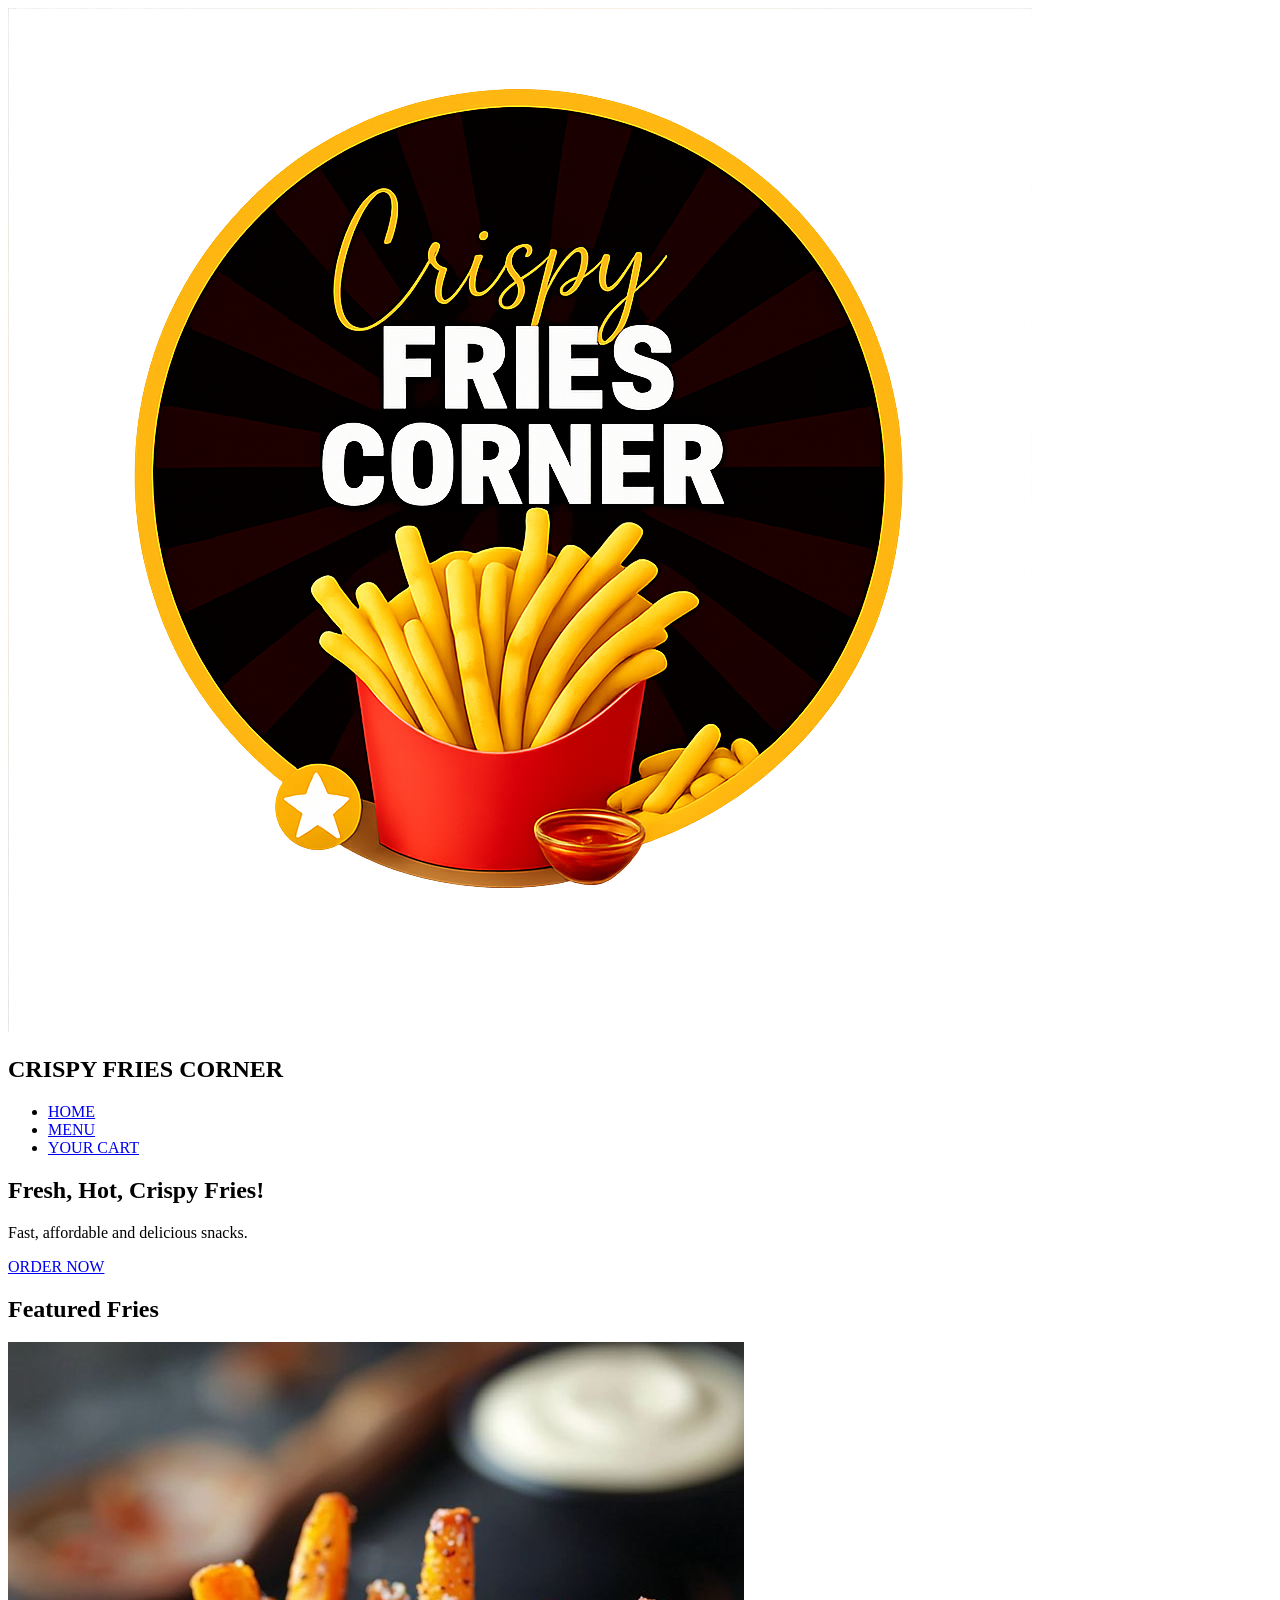
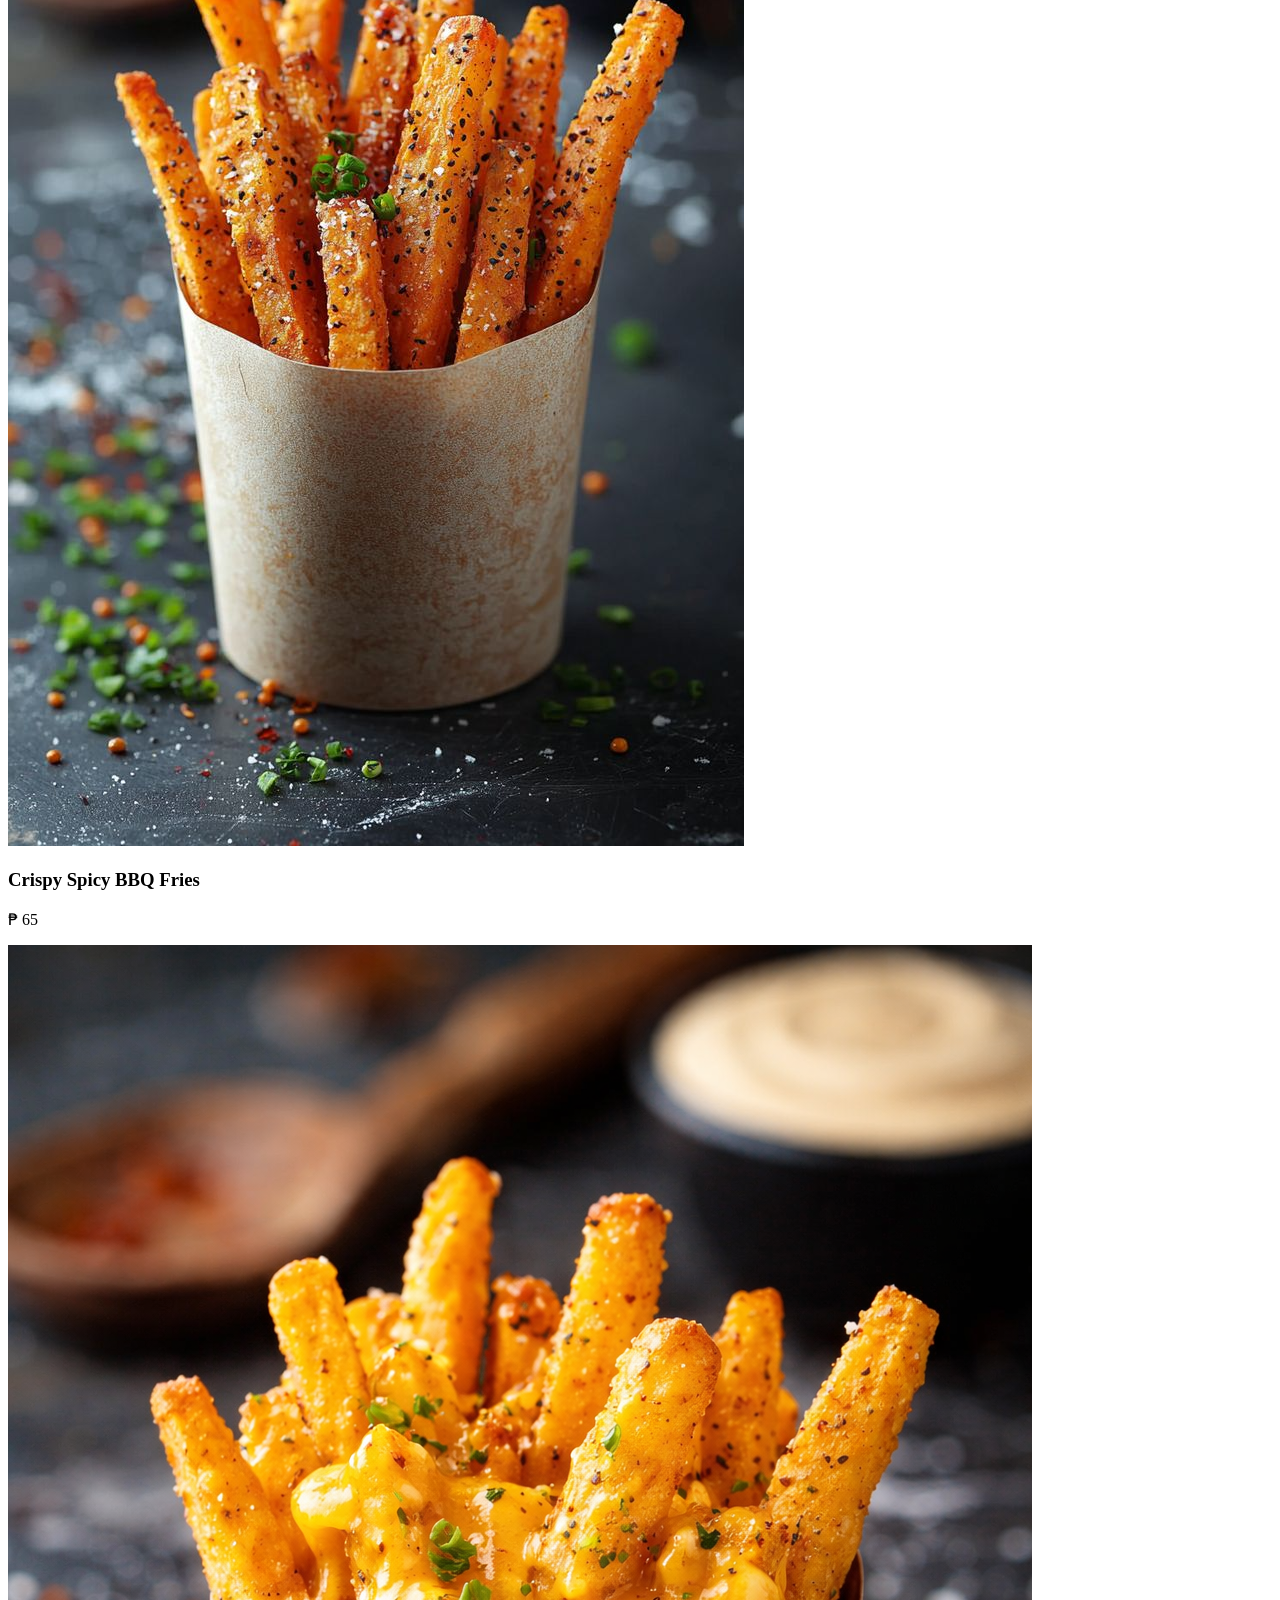
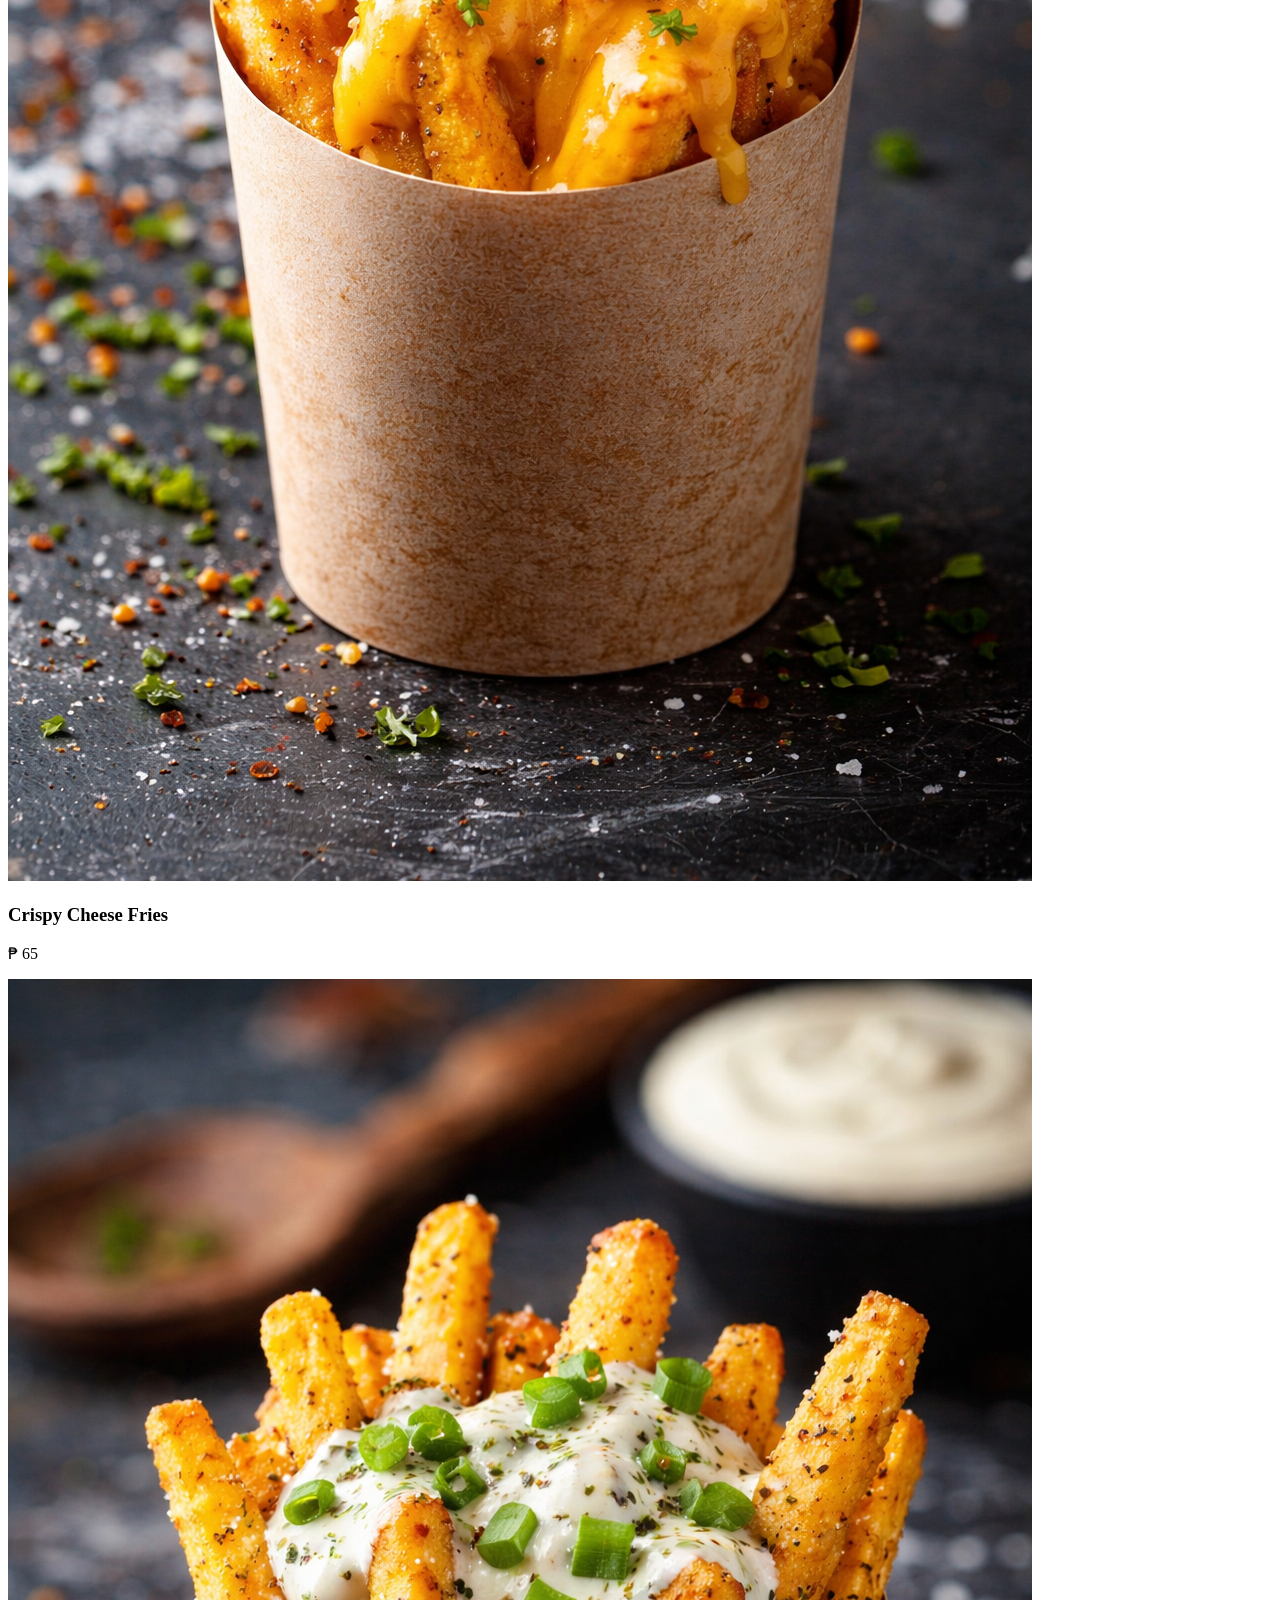
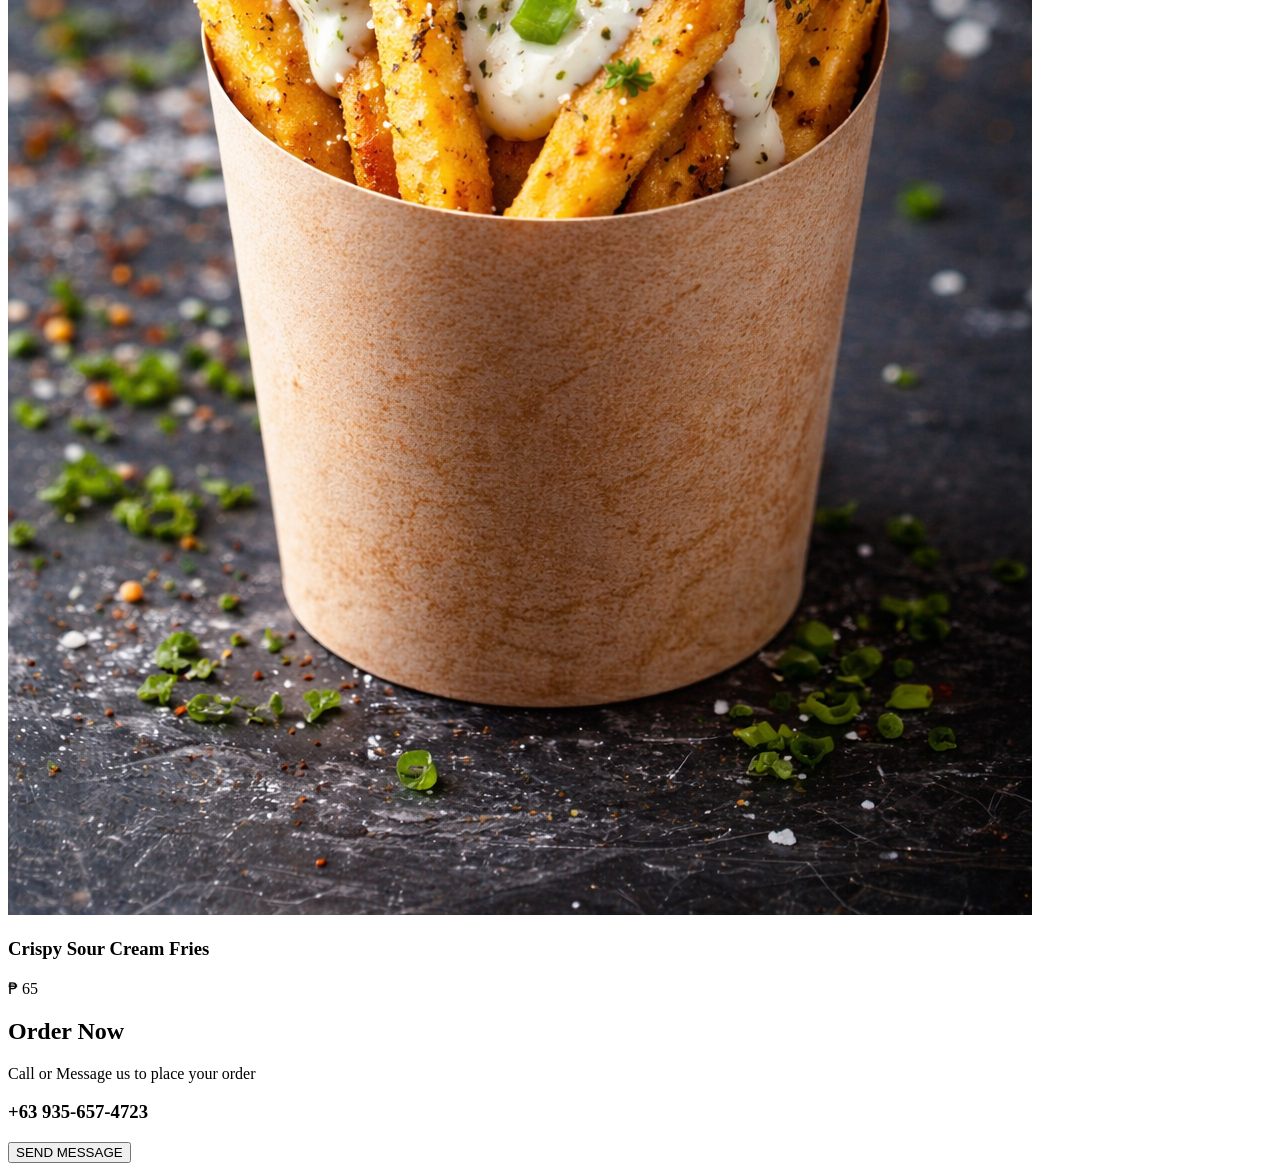
==== index.html @ 9aa09d49 "Add files via upload" ====
<!DOCTYPE html>
<html lang="en">
<head>
    <meta charset="UTF-8">
    <meta name="viewport" content="width=device-width, initial-scale=1.0">
    <title>Crispy Fries Corner</title>

    <link rel="stylesheet" href="css/style.css">

    <link rel="preconnect" href="https://fonts.googleapis.com">
    <link rel="preconnect" href="https://fonts.gstatic.com" crossorigin>
    <link href="https://fonts.googleapis.com/css2?family=Poppins:wght@300;400;500;600;700;800&display=swap" rel="stylesheet">
</head>
<body>

    <nav class="navbar">

        <div class="logo-section">
            <img src="images/logo.png" alt="Logo" class="logo">
            <h1>CRISPY FRIES CORNER</h1>
        </div>

        <ul class="nav-links">
            <li><a href="index.html" class="active">HOME</a></li>
            <li><a href="menu.html">MENU</a></li>
            <li><a href="cart.html">YOUR CART</a></li>
        </ul>

    </nav>


    <section class="hero-section">

        <div class="hero-left">

            <h2>Fresh, Hot, Crispy Fries!</h2>

            <p>
                Fast, affordable and delicious snacks.
            </p>

            <a href="#" class="order-btn"
onclick="goToPage('menu.html')">
                ORDER NOW
            </a>

        </div>

    </section>


    <section class="featured-section">

        <h2>Featured Fries</h2>

        <div class="featured-container">

            <div class="featured-card">
                <img src="images/bbq.png" alt="BBQ Fries">
                <h3>Crispy Spicy BBQ Fries</h3>
                <p>₱ 65</p>
            </div>

            <div class="featured-card">
                <img src="images/cheese.png" alt="Cheese Fries">
                <h3>Crispy Cheese Fries</h3>
                <p>₱ 65</p>
            </div>

            <div class="featured-card">
                <img src="images/sourcream.png" alt="Sour Cream Fries">
                <h3>Crispy Sour Cream Fries</h3>
                <p>₱ 65</p>
            </div>

        </div>

    </section>


    <section class="order-section">

        <h2>Order Now</h2>

        <p>
            Call or Message us to place your order
        </p>

        <h3>+63 935-657-4723</h3>

        <button class="message-btn">
            SEND MESSAGE
        </button>

    </section>
    
    <script src="js/script.js"></script>
</body>
</html>
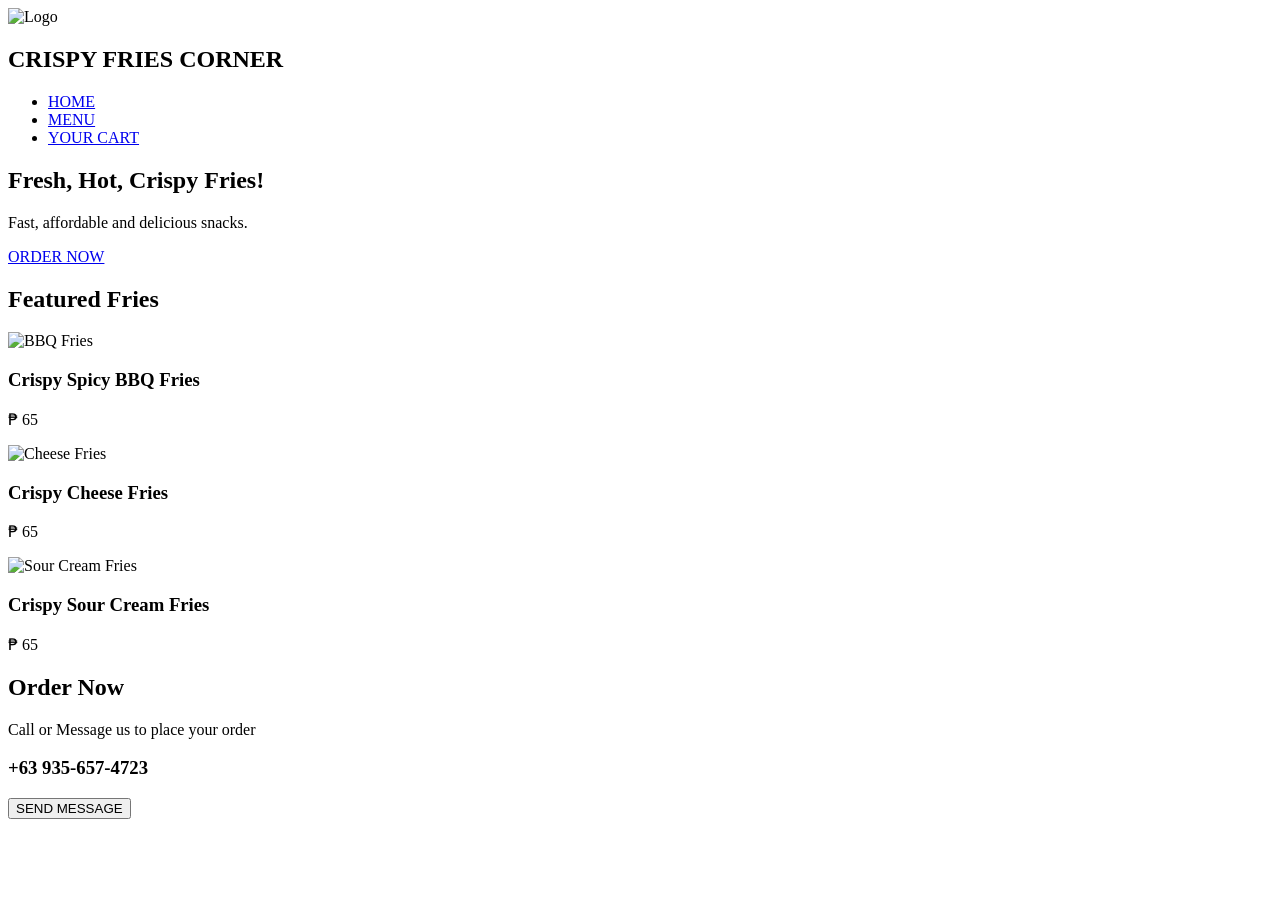
==== commit 45b9f253: "Fix image paths and clean up HTML structure" ====
--- a/index.html
+++ b/index.html
@@ -16,7 +16,7 @@
     <nav class="navbar">
 
         <div class="logo-section">
-            <img src="images/logo.png" alt="Logo" class="logo">
+            <img src="logo.png" alt="Logo" class="logo">
             <h1>CRISPY FRIES CORNER</h1>
         </div>
 
@@ -56,19 +56,19 @@
         <div class="featured-container">
 
             <div class="featured-card">
-                <img src="images/bbq.png" alt="BBQ Fries">
+                <img src="bbq.png" alt="BBQ Fries">
                 <h3>Crispy Spicy BBQ Fries</h3>
                 <p>₱ 65</p>
             </div>
 
             <div class="featured-card">
-                <img src="images/cheese.png" alt="Cheese Fries">
+                <img src="cheese.png" alt="Cheese Fries">
                 <h3>Crispy Cheese Fries</h3>
                 <p>₱ 65</p>
             </div>
 
             <div class="featured-card">
-                <img src="images/sourcream.png" alt="Sour Cream Fries">
+                <img src="sourcream.png" alt="Sour Cream Fries">
                 <h3>Crispy Sour Cream Fries</h3>
                 <p>₱ 65</p>
             </div>
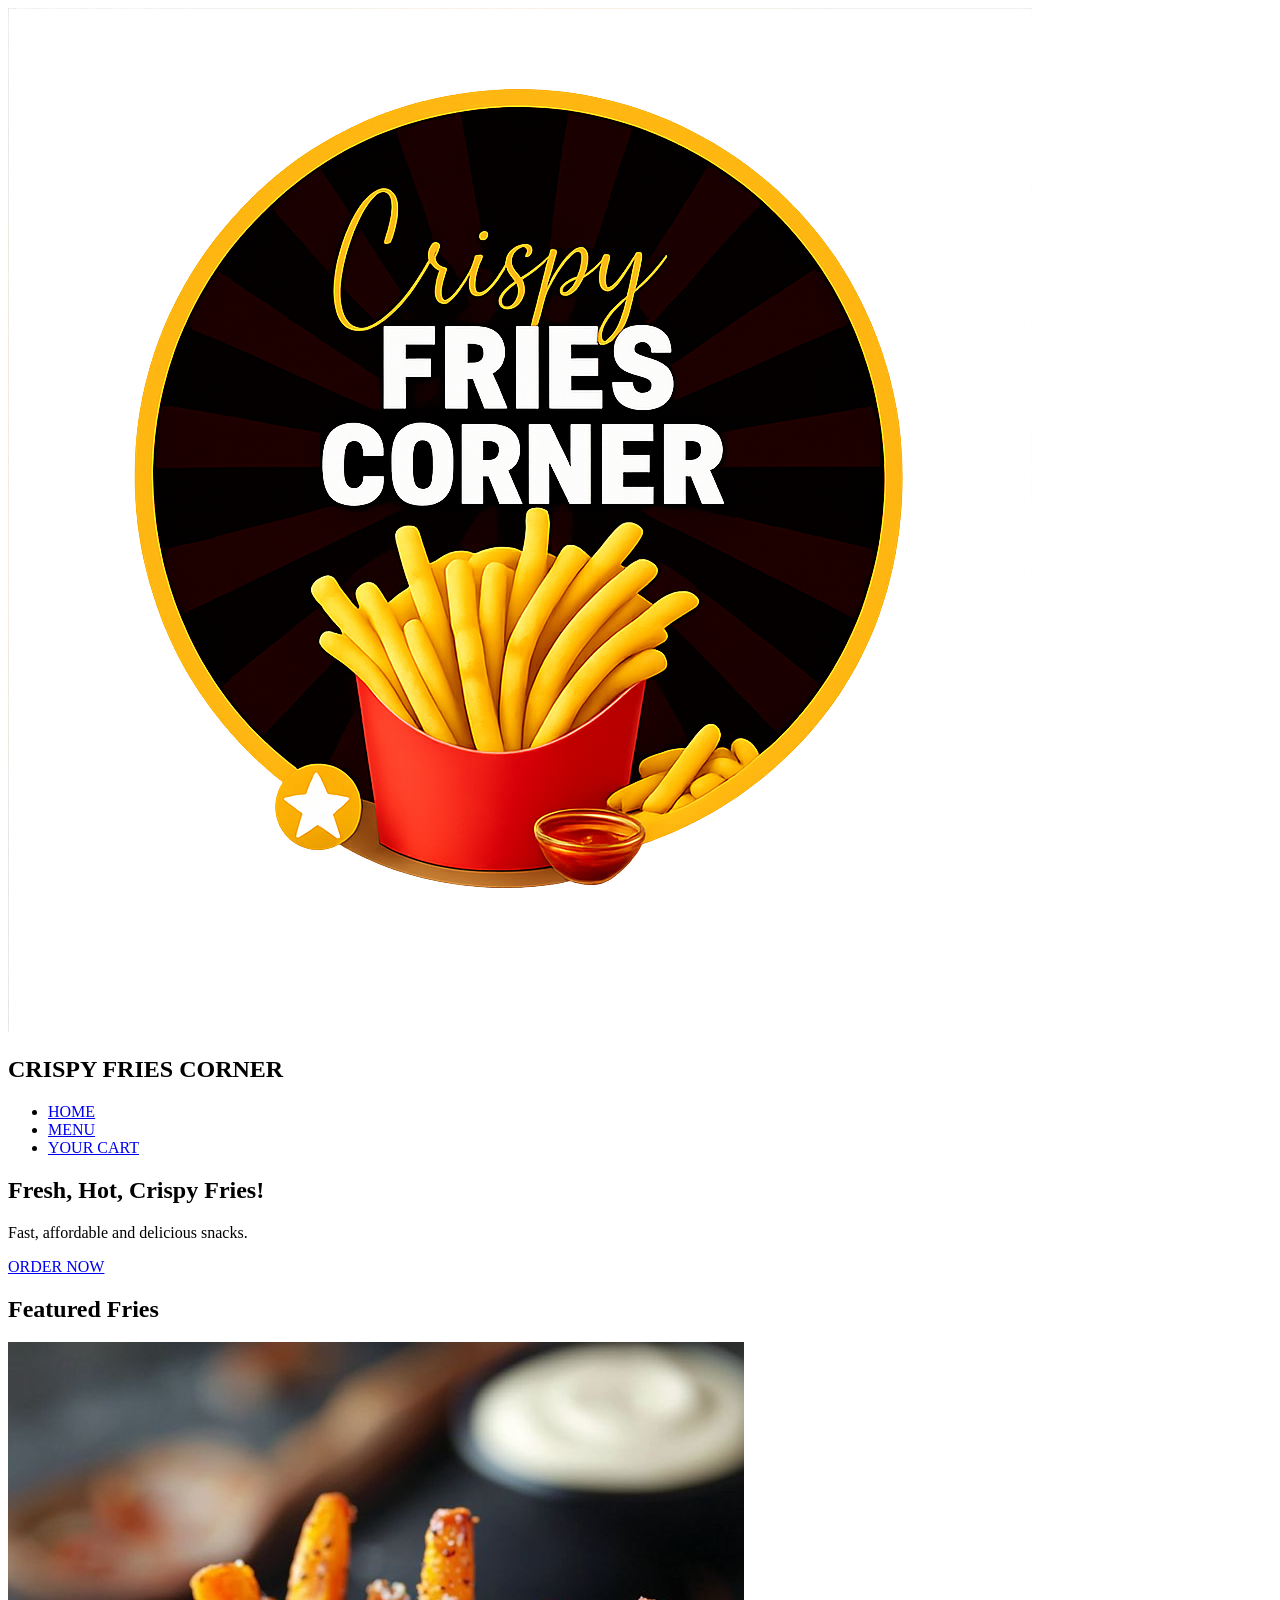
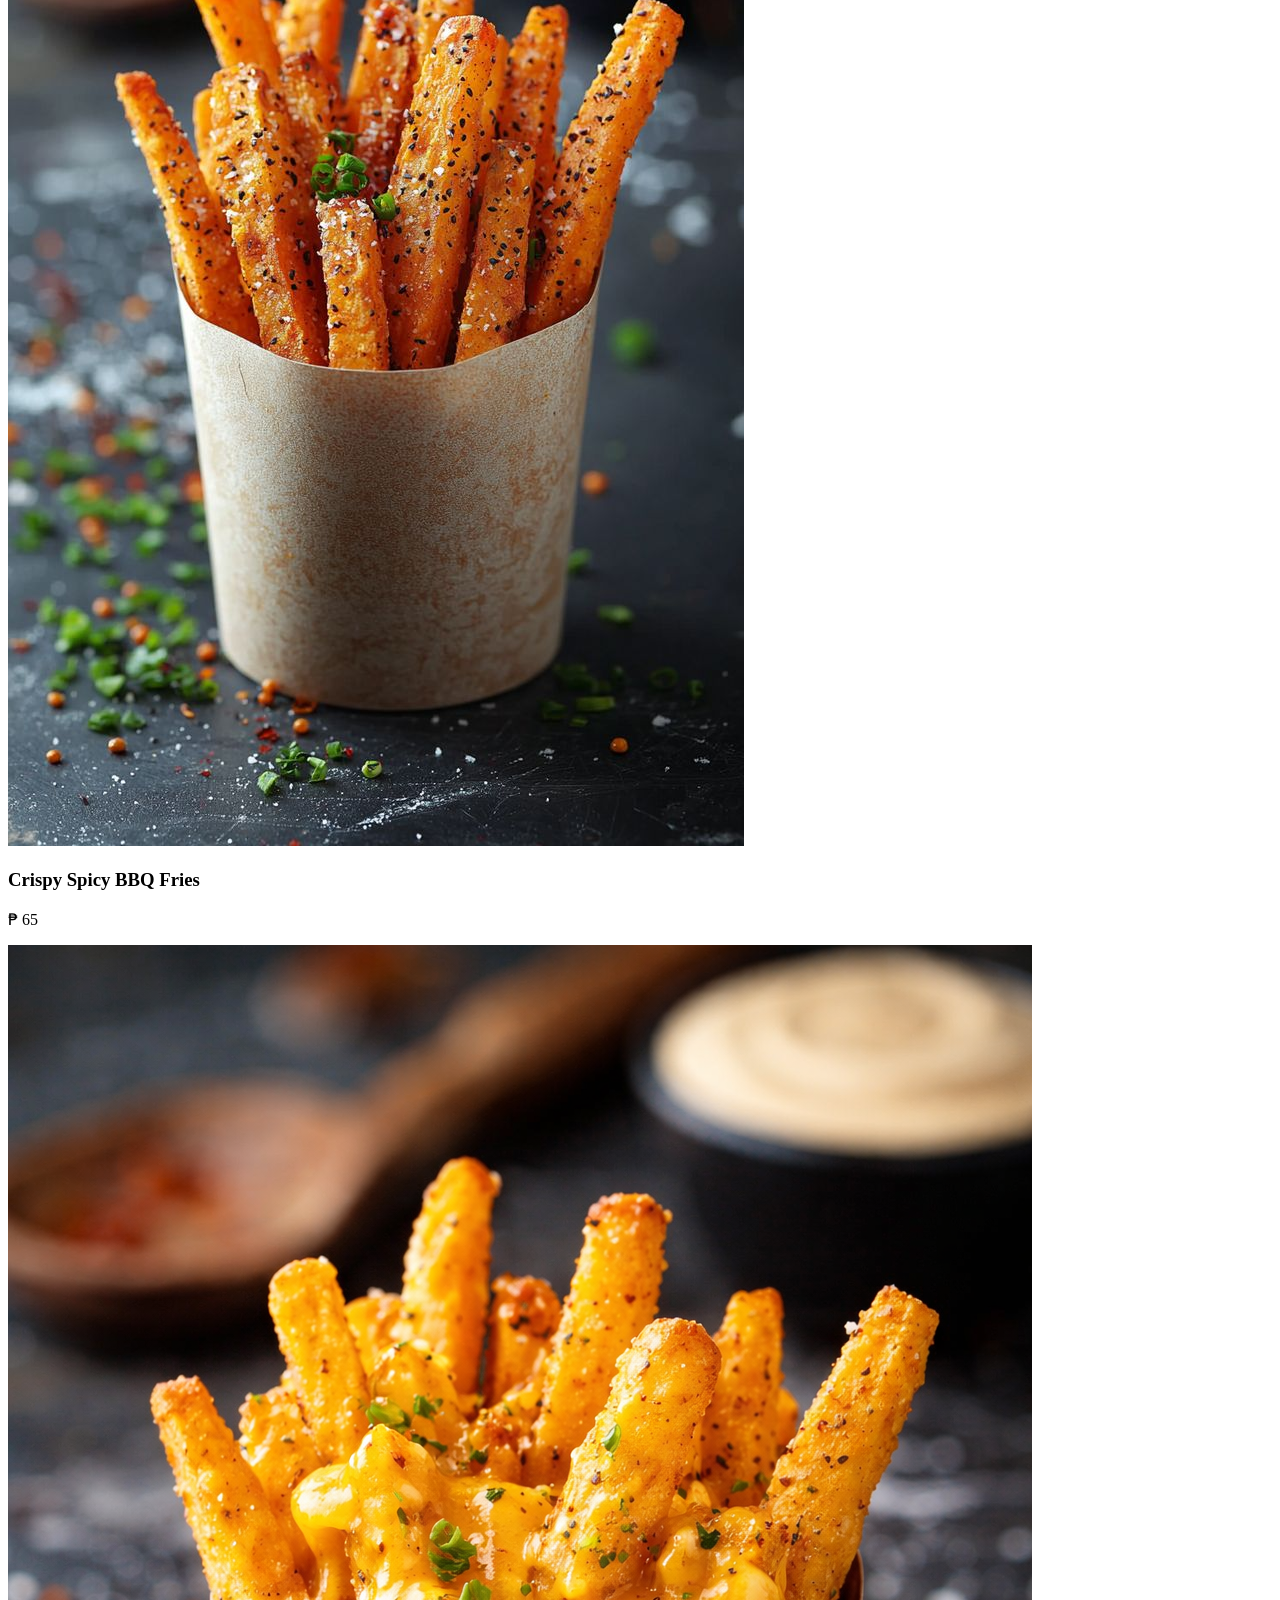
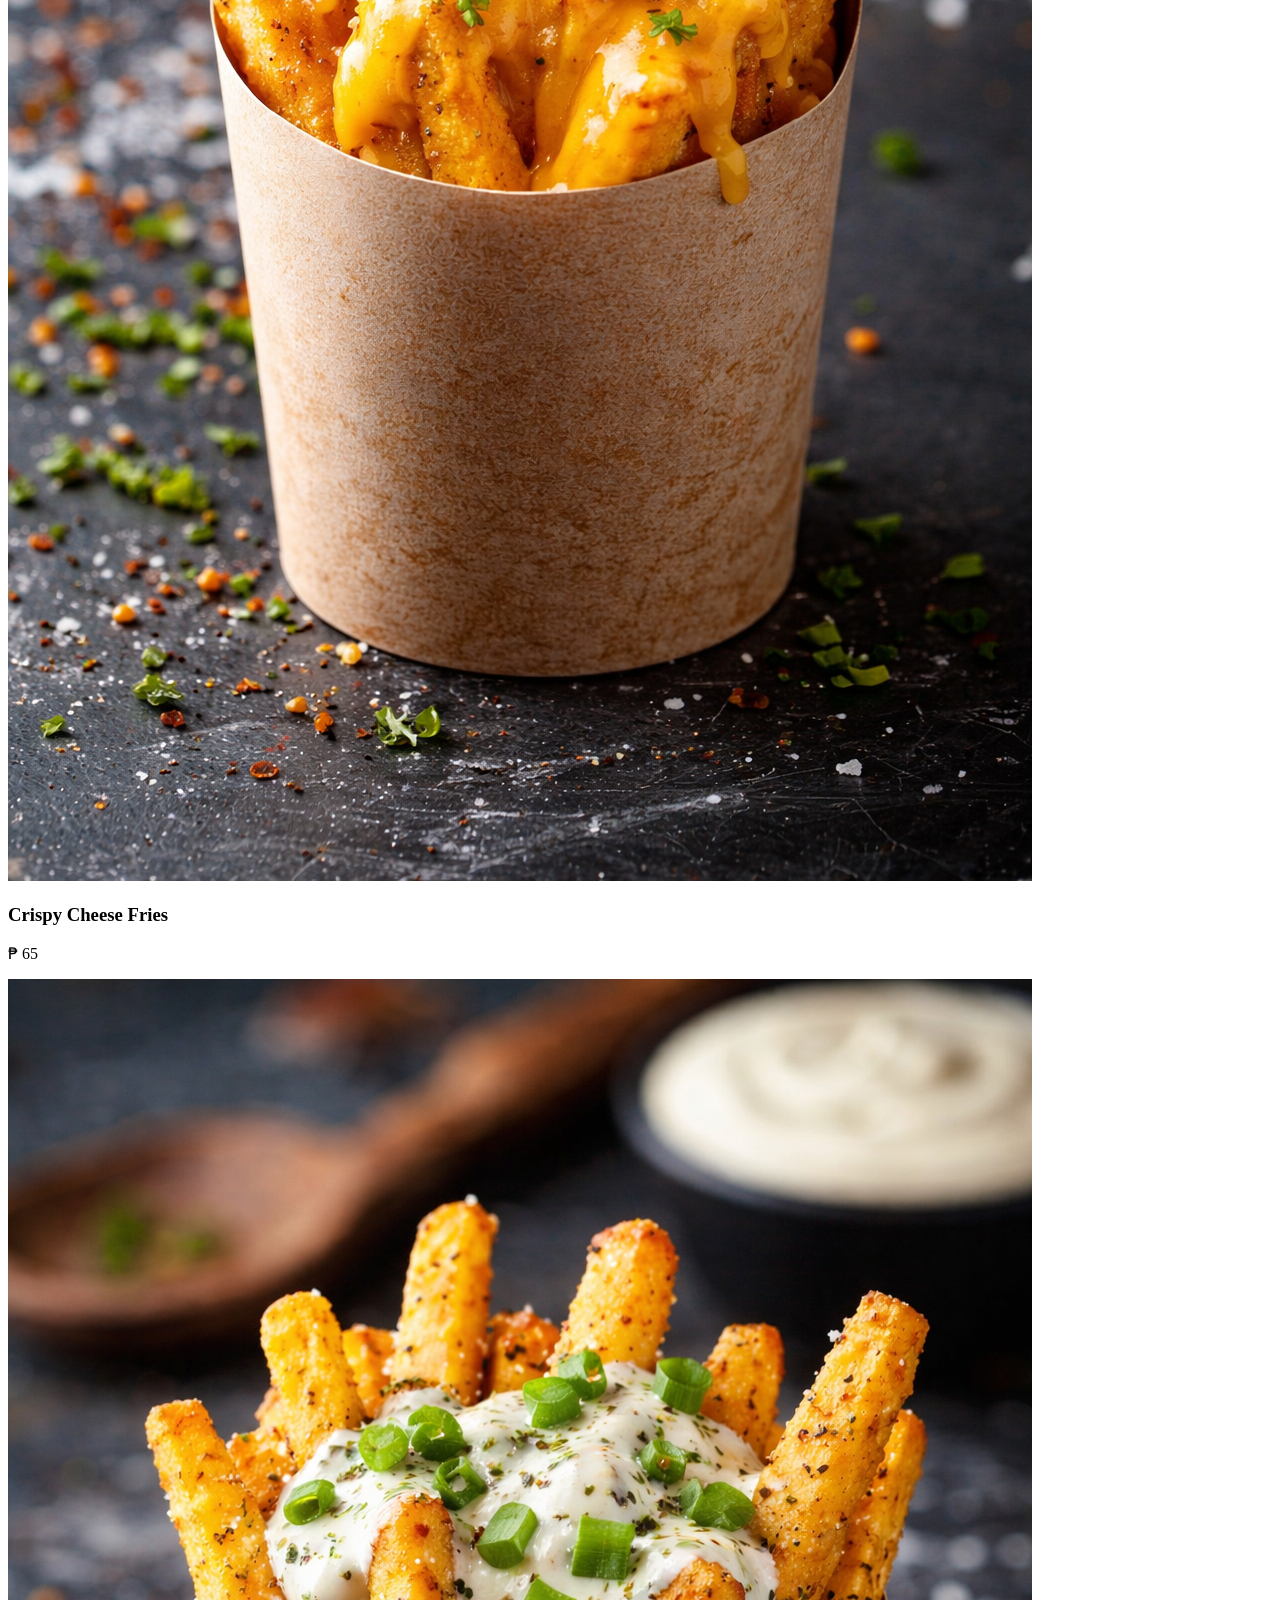
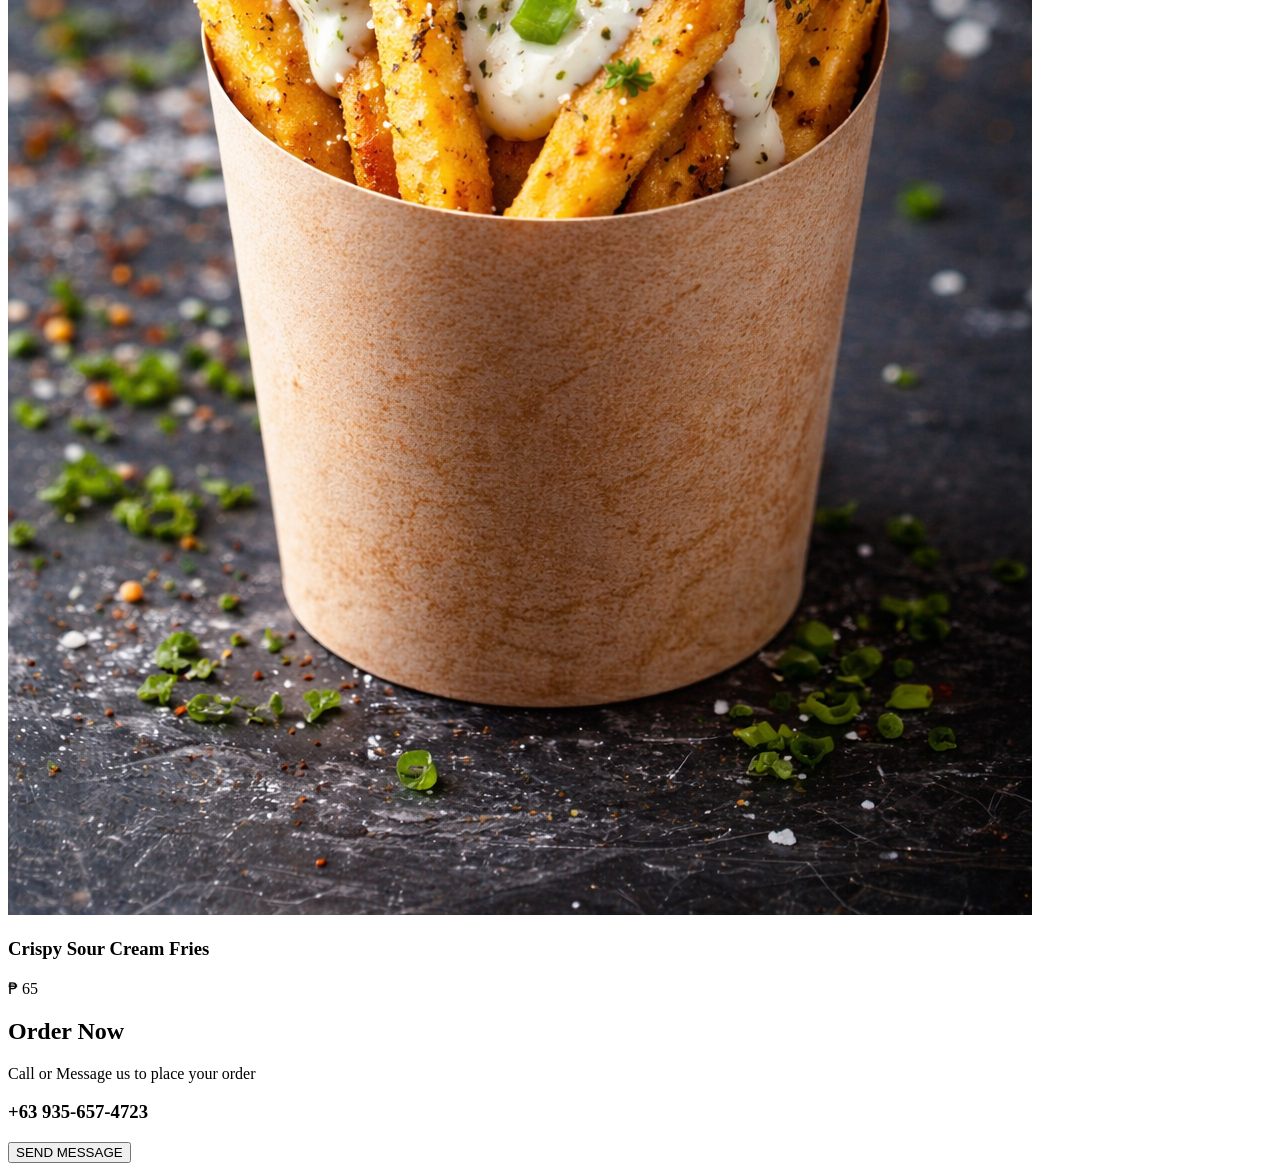
==== commit 5029d24a: "Fix image paths in index.html Updated image paths for logo and featured fries." ====
--- a/index.html
+++ b/index.html
@@ -16,7 +16,7 @@
     <nav class="navbar">
 
         <div class="logo-section">
-            <img src="logo.png" alt="Logo" class="logo">
+            <img src="images/logo.png" alt="Logo" class="logo">
             <h1>CRISPY FRIES CORNER</h1>
         </div>
 
@@ -56,19 +56,19 @@
         <div class="featured-container">
 
             <div class="featured-card">
-                <img src="bbq.png" alt="BBQ Fries">
+                <img src="images/bbq.png" alt="BBQ Fries">
                 <h3>Crispy Spicy BBQ Fries</h3>
                 <p>₱ 65</p>
             </div>
 
             <div class="featured-card">
-                <img src="cheese.png" alt="Cheese Fries">
+                <img src="images/cheese.png" alt="Cheese Fries">
                 <h3>Crispy Cheese Fries</h3>
                 <p>₱ 65</p>
             </div>
 
             <div class="featured-card">
-                <img src="sourcream.png" alt="Sour Cream Fries">
+                <img src="images/sourcream.png" alt="Sour Cream Fries">
                 <h3>Crispy Sour Cream Fries</h3>
                 <p>₱ 65</p>
             </div>
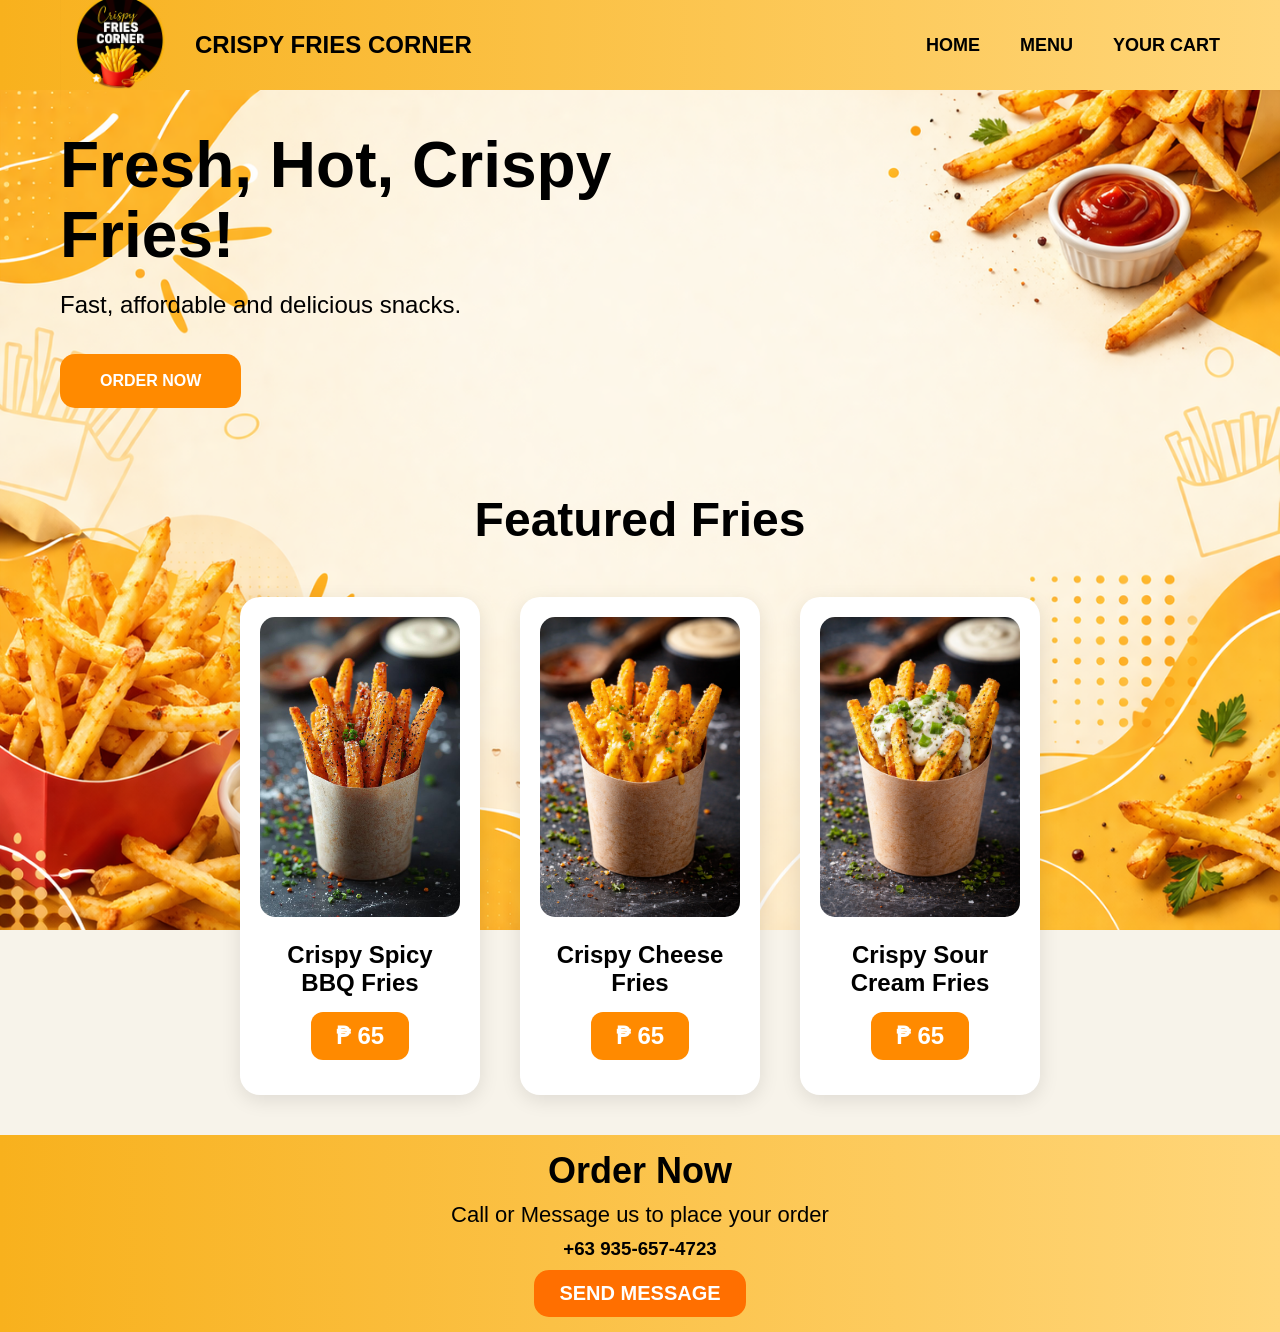
==== commit 66127729: "Update index.html" ====
--- a/index.html
+++ b/index.html
@@ -5,7 +5,7 @@
     <meta name="viewport" content="width=device-width, initial-scale=1.0">
     <title>Crispy Fries Corner</title>
 
-    <link rel="stylesheet" href="css/style.css">
+    <link rel="stylesheet" href="style.css">
 
     <link rel="preconnect" href="https://fonts.googleapis.com">
     <link rel="preconnect" href="https://fonts.gstatic.com" crossorigin>
@@ -94,6 +94,6 @@
 
     </section>
     
-    <script src="js/script.js"></script>
+    <script src="script.js"></script>
 </body>
 </html>
--- a/style.css
+++ b/style.css
@@ -0,0 +1,1431 @@
+*{
+    margin:0;
+    padding:0;
+    box-sizing:border-box;
+    font-family:'Poppins', sans-serif;
+}
+
+body{
+    background-color:#F7F3EA;
+
+    background-image:url('../images/background.png');
+
+    background-size:cover;
+    background-position:center;
+    background-repeat:no-repeat;
+    background-attachment:fixed;
+
+    overflow-x:hidden;
+
+    display:flex;
+    flex-direction:column;
+
+    min-height:100vh;
+}
+
+.navbar{
+    width:100%;
+    height:90px;
+    background:linear-gradient(to right, #F8B11D, #FFD67A);
+
+    display:flex;
+    justify-content:space-between;
+    align-items:center;
+
+    padding:0 60px;
+}
+.nav-links{
+    display:flex;
+    gap:40px;
+    list-style:none;
+}
+
+.nav-links a{
+    text-decoration:none;
+    color:black;
+    font-weight:700;
+    font-size:18px;
+    transition:0.3s;
+}
+
+.nav-links a:hover{
+    color:#FF7A00;
+}
+
+.logo-section{
+    display:flex;
+    align-items:center;
+    gap:15px;
+}
+
+.logo{
+    width:120px;
+}
+.hero-section{
+    display:flex;
+    justify-content:space-between;
+    align-items:center;
+
+    padding:40px 60px;
+}
+
+.hero-left{
+    width:50%;
+}
+
+.hero-left h2{
+    font-size:64px;
+    line-height:1.1;
+    font-weight:800;
+    margin-bottom:20px;
+}
+
+.hero-left p{
+    font-size:24px;
+    margin-bottom:35px;
+}
+
+.order-btn{
+    background:#FF8A00;
+    color:white;
+
+    padding:18px 40px;
+
+    border-radius:15px;
+
+    text-decoration:none;
+    font-weight:700;
+
+    transition:0.3s;
+}
+
+.order-btn:hover{
+    background:#ff6f00;
+}
+
+.hero-right{
+    width:45%;
+
+    display:flex;
+    justify-content:center;
+}
+
+.hero-image{
+    width:500px;
+}
+
+.featured-section{
+    padding:40px 60px;
+}
+
+
+.featured-section h2{
+    text-align:center;
+    font-size:48px;
+    margin-bottom:50px;
+}
+
+.featured-container{
+    display:flex;
+    justify-content:center;
+    gap:40px;
+    flex-wrap:wrap;
+}
+
+.featured-card{
+    width:240px;
+
+    background:white;
+
+    border-radius:20px;
+
+    padding:20px;
+
+    text-align:center;
+
+    box-shadow:0 5px 20px rgba(0,0,0,0.1);
+
+    transition:0.3s;
+}
+
+.featured-card:hover{
+    transform:translateY(-10px);
+}
+
+.featured-card img{
+    width:100%;
+    border-radius:15px;
+}
+
+.featured-card h3{
+    margin-top:20px;
+    font-size:24px;
+}
+.featured-card p{
+    margin-top:15px;
+    margin-bottom:15px;
+
+    background:#FF8A00;
+    color:white;
+
+    display:inline-block;
+
+    padding:10px 25px;
+
+    border-radius:12px;
+
+    font-size:24px;
+    font-weight:700;
+}
+
+
+.order-section1{
+    padding:15px;
+
+    text-align:center;
+
+    background:linear-gradient(to right, #F8B11D, #FFD67A);
+}
+.order-section{
+    padding:15px;
+
+    text-align:center;
+
+    background:linear-gradient(to right, #F8B11D, #FFD67A);
+}
+.order-section h2{
+    font-size:36px;
+    margin-bottom:10px;
+}
+
+.order-section p{
+    font-size:22px;
+    margin-bottom:10px;
+}
+
+.order-section h3{
+    margin:10px 0;
+}
+
+.message-btn{
+    padding:12px 25px;
+
+    border:none;
+
+    background:#FF6F00;
+    color:white;
+
+    font-size:20px;
+    font-weight:700;
+
+    border-radius:15px;
+
+    cursor:pointer;
+
+    transition:0.3s;
+}
+
+.message-btn:hover{
+    background:#e85f00;
+}
+@media(max-width:900px){
+
+    .hero-section{
+        flex-direction:column;
+        text-align:center;
+    }
+
+    .hero-left,
+    .hero-right{
+        width:100%;
+    }
+
+    .hero-left h2{
+        font-size:42px;
+    }
+
+    .navbar{
+        padding:20px;
+    }
+
+    .nav-links{
+        gap:20px;
+    }
+}
+body{
+    min-height:100vh;
+}
+.order-section1{
+    margin-top:auto;
+}
+.order-section{
+    margin-top:auto;
+}
+.empty-cart{
+    flex:1;
+
+    display:flex;
+    flex-direction:column;
+
+    justify-content:center;
+    align-items:center;
+
+    text-align:center;
+
+    padding:40px;
+}
+
+.empty-image{
+    width:450px;
+    margin-bottom:20px;
+}
+
+.empty-cart h2{
+    font-size:42px;
+    margin-bottom:15px;
+}
+
+.empty-cart p{
+    font-size:20px;
+    margin-bottom:30px;
+}
+.cart-section{
+    padding:50px;
+
+    text-align:center;
+}
+
+.cart-section h2{
+    font-size:48px;
+    margin-bottom:40px;
+}
+
+.cart-item{
+    width:600px;
+
+    margin:20px auto;
+
+    background:white;
+
+    padding:20px;
+
+    border-radius:20px;
+
+    display:flex;
+    justify-content:space-between;
+    align-items:center;
+
+    box-shadow:0 5px 20px rgba(0,0,0,0.1);
+}
+
+.cart-item h3{
+    font-size:24px;
+}
+
+.cart-item p{
+    color:#FF7A00;
+    font-weight:700;
+    font-size:22px;
+}
+
+#total-price{
+    margin-top:40px;
+    margin-bottom:40px;
+
+    font-size:32px;
+}
+#cart-section{
+    display:none;
+}
+.cart-item{
+    display: flex;
+    justify-content: space-between;
+    align-items: center;
+
+    background: white;
+
+    padding: 15px 20px;
+    margin: 15px auto;
+
+    width: 400px;
+
+    border-radius: 15px;
+
+    box-shadow: 0 4px 10px rgba(0,0,0,0.1);
+}
+
+.item-info{
+    display: flex;
+    align-items: center;
+    gap: 15px;
+}
+
+.remove-btn{
+    width: 28px;
+    height: 28px;
+
+    border: none;
+    border-radius: 50%;
+
+    background: #ff4d4d;
+    color: white;
+
+    cursor: pointer;
+
+    transition: 0.3s;
+}
+
+.remove-btn:hover{
+    background: #d63031;
+    transform: scale(1.1);
+}
+.cart-item{
+    display: flex;
+    align-items: center;
+    justify-content: space-between;
+
+    background: white;
+
+    padding: 15px;
+    margin: 15px auto;
+
+    width: 500px;
+
+    border-radius: 15px;
+
+    box-shadow: 0 4px 10px rgba(0,0,0,0.1);
+}
+
+.cart-image{
+    width: 80px;
+    height: 80px;
+
+    object-fit: cover;
+
+    border-radius: 10px;
+}
+
+.cart-details{
+    flex: 1;
+    margin-left: 20px;
+}
+
+.remove-btn{
+    width: 30px;
+    height: 30px;
+
+    border: none;
+    border-radius: 50%;
+
+    background: #ff4d4d;
+    color: white;
+
+    cursor: pointer;
+
+    font-size: 14px;
+}
+.cart-btn{
+    margin-top: 10px;
+    padding: 10px 18px;
+
+    background: #FF8A00;
+    color: white;
+
+    border: none;
+    border-radius: 10px;
+
+    font-weight: 700;
+    cursor: pointer;
+
+    transition: 0.3s;
+}
+
+.cart-btn:hover{
+    background: #ff6f00;
+    transform: scale(1.05);
+}
+.featured-card{
+    width:240px;
+    background:white;
+    border-radius:20px;
+    padding:20px;
+    text-align:center;
+    box-shadow:0 5px 20px rgba(0,0,0,0.1);
+
+    opacity:0;
+    transform:translateY(40px);
+
+    animation:fadeUp 0.8s ease forwards;
+}
+
+.featured-card:nth-child(1){
+    animation-delay:0.2s;
+}
+
+.featured-card:nth-child(2){
+    animation-delay:0.4s;
+}
+
+.featured-card:nth-child(3){
+    animation-delay:0.6s;
+}
+
+.featured-card:nth-child(4){
+    animation-delay:0.8s;
+}
+
+@keyframes fadeUp{
+    from{
+        opacity:0;
+        transform:translateY(40px);
+    }
+
+    to{
+        opacity:1;
+        transform:translateY(0);
+    }
+} 
+.order-btn{
+    background:#FF8A00;
+    color:white;
+
+    padding:18px 40px;
+
+    border-radius:15px;
+
+    text-decoration:none;
+    font-weight:700;
+
+    display:inline-block;
+    position:relative;
+    overflow:hidden;
+
+    opacity:0;
+    transform:translateY(40px);
+
+    animation:fadeUpBtn 1s ease forwards, pulseGlow 2s infinite 1s;
+
+    transition:all 0.3s ease;
+}
+
+
+.order-btn:hover{
+    background:#ff6f00;
+    transform:translateY(-5px) scale(1.08);
+    box-shadow:0 8px 20px rgba(255,138,0,0.4);
+}
+
+
+.order-btn:active{
+    transform:scale(0.96);
+}
+
+
+.order-btn::before{
+    content:"";
+    position:absolute;
+    top:0;
+    left:-75%;
+    width:50%;
+    height:100%;
+    background:rgba(255,255,255,0.35);
+    transform:skewX(-25deg);
+}
+
+.order-btn:hover::before{
+    animation:shine 0.7s ease;
+}
+
+
+@keyframes fadeUpBtn{
+    from{
+        opacity:0;
+        transform:translateY(40px);
+    }
+
+    to{
+        opacity:1;
+        transform:translateY(0);
+    }
+}
+
+
+@keyframes pulseGlow{
+    0%{
+        box-shadow:0 0 0 rgba(255,138,0,0);
+    }
+
+    50%{
+        box-shadow:0 0 18px rgba(255,138,0,0.35);
+    }
+
+    100%{
+        box-shadow:0 0 0 rgba(255,138,0,0);
+    }
+}
+
+
+@keyframes shine{
+    100%{
+        left:125%;
+    }
+}
+
+.cart-section{
+    padding:50px;
+    text-align:center;
+
+    animation:fadePage 0.8s ease;
+}
+
+.cart-section h2{
+    font-size:48px;
+    margin-bottom:40px;
+
+    opacity:0;
+    transform:translateY(-20px);
+
+    animation:fadeTitle 0.8s ease forwards;
+}
+
+.cart-item{
+    display:flex;
+    align-items:center;
+    justify-content:space-between;
+
+    background:white;
+
+    padding:18px 22px;
+    margin:18px auto;
+
+    width:550px;
+
+    border-radius:18px;
+
+    box-shadow:0 5px 18px rgba(0,0,0,0.12);
+
+    opacity:0;
+    transform:translateY(40px);
+
+    animation:fadeUp 0.7s ease forwards;
+
+    transition:all 0.3s ease;
+}
+
+
+.cart-item:nth-child(1){ animation-delay:0.2s; }
+.cart-item:nth-child(2){ animation-delay:0.4s; }
+.cart-item:nth-child(3){ animation-delay:0.6s; }
+.cart-item:nth-child(4){ animation-delay:0.8s; }
+.cart-item:nth-child(5){ animation-delay:1s; }
+
+
+.cart-item:hover{
+    transform:translateY(-8px) scale(1.02);
+    box-shadow:0 10px 25px rgba(0,0,0,0.18);
+}
+
+
+.cart-image{
+    width:85px;
+    height:85px;
+
+    object-fit:cover;
+
+    border-radius:12px;
+
+    transition:transform 0.4s ease;
+}
+
+.cart-item:hover .cart-image{
+    transform:scale(1.08) rotate(-2deg);
+}
+
+
+.cart-details{
+    flex:1;
+    margin-left:20px;
+    text-align:left;
+}
+
+.cart-details h3{
+    font-size:24px;
+    margin-bottom:8px;
+}
+
+.cart-details p{
+    color:#FF7A00;
+    font-size:22px;
+    font-weight:700;
+}
+
+
+.remove-btn{
+    width:34px;
+    height:34px;
+
+    border:none;
+    border-radius:50%;
+
+    background:#ff4d4d;
+    color:white;
+
+    cursor:pointer;
+
+    font-size:16px;
+    font-weight:bold;
+
+    transition:all 0.3s ease;
+}
+
+.remove-btn:hover{
+    background:#d63031;
+    transform:scale(1.15) rotate(90deg);
+}
+
+.remove-btn:active{
+    transform:scale(0.9);
+}
+
+
+#total-price{
+    margin-top:35px;
+    margin-bottom:30px;
+
+    font-size:34px;
+    font-weight:800;
+
+    color:#222;
+
+    opacity:0;
+    animation:fadeUp 0.8s ease forwards;
+    animation-delay:0.8s;
+}
+
+
+.empty-cart{
+    animation:fadePage 0.8s ease;
+}
+
+.empty-image{
+    width:420px;
+
+    animation:floatCart 3s ease-in-out infinite;
+}
+
+
+@keyframes fadeUp{
+    from{
+        opacity:0;
+        transform:translateY(40px);
+    }
+
+    to{
+        opacity:1;
+        transform:translateY(0);
+    }
+}
+
+@keyframes fadeTitle{
+    from{
+        opacity:0;
+        transform:translateY(-20px);
+    }
+
+    to{
+        opacity:1;
+        transform:translateY(0);
+    }
+}
+
+@keyframes fadePage{
+    from{
+        opacity:0;
+    }
+
+    to{
+        opacity:1;
+    }
+}
+
+@keyframes floatCart{
+    0%{
+        transform:translateY(0);
+    }
+
+    50%{
+        transform:translateY(-12px);
+    }
+
+    100%{
+        transform:translateY(0);
+    }
+}
+.options{
+    margin-top:15px;
+    text-align:left;
+}
+
+.options h4{
+    margin-top:10px;
+    margin-bottom:5px;
+    font-size:16px;
+}
+
+.options label{
+    display:block;
+    font-size:14px;
+    margin-bottom:5px;
+}
+.toast{
+    position:fixed;
+
+    top:30px;
+    right:30px;
+
+    background:linear-gradient(to right,#FF8A00,#ff6f00);
+
+    color:white;
+
+    padding:16px 28px;
+
+    border-radius:16px;
+
+    font-weight:600;
+
+    font-size:16px;
+
+    box-shadow:0 8px 25px rgba(0,0,0,0.2);
+
+    opacity:0;
+
+    transform:translateX(120px);
+
+    transition:all 0.5s ease;
+
+    z-index:9999;
+}
+
+.toast.show{
+    opacity:1;
+    transform:translateX(0);
+}
+.menu-layout{
+    display:flex;
+    gap:40px;
+    align-items:flex-start;
+}
+
+.order-summary{
+    width:320px;
+    background:white;
+    padding:25px;
+    border-radius:20px;
+    box-shadow:0 5px 20px rgba(0,0,0,0.1);
+
+    position:sticky;
+    top:120px;
+
+    animation:fadeUp 0.6s ease;
+}
+
+.order-summary h2{
+    margin-bottom:20px;
+    font-size:32px;
+}
+
+.summary-card{
+    background:#fff7ea;
+    padding:12px;
+    border-radius:12px;
+    margin-bottom:15px;
+
+    animation:fadeUp 0.4s ease;
+}
+
+.summary-card h4{
+    font-size:18px;
+}
+
+.summary-card p{
+    font-size:14px;
+    margin:5px 0;
+}
+
+.summary-card span{
+    color:#FF8A00;
+    font-weight:700;
+}
+
+.view-cart-btn{
+    display:block;
+    text-align:center;
+    background:#FF8A00;
+    color:white;
+    text-decoration:none;
+
+    padding:14px;
+    border-radius:12px;
+
+    margin-top:20px;
+
+    font-weight:700;
+
+    transition:0.3s;
+}
+
+.view-cart-btn:hover{
+    background:#ff6f00;
+    transform:translateY(-3px);
+}
+
+.summary-card{
+    position:relative;
+}
+
+.summary-remove{
+    position:absolute;
+    top:10px;
+    right:10px;
+
+    width:24px;
+    height:24px;
+
+    border:none;
+    border-radius:50%;
+
+    background:#ff4d4d;
+    color:white;
+
+    cursor:pointer;
+
+    font-size:12px;
+    font-weight:bold;
+
+    transition:0.3s;
+}
+
+.summary-remove:hover{
+    background:#d63031;
+    transform:scale(1.1);
+}
+.order-info-box{
+    background: white;
+    padding: 25px;
+    border-radius: 18px;
+    width: 320px;
+    margin: 20px auto;
+    box-shadow: 0 4px 12px rgba(0,0,0,0.1);
+}
+
+.order-info-box h3{
+    margin-bottom: 20px;
+    text-align: center;
+    color: #ff9800;
+}
+
+.info-row{
+    display: flex;
+    justify-content: space-between;
+    margin-bottom: 12px;
+    font-size: 17px;
+}
+
+.total-row{
+    border-top: 2px solid #eee;
+    padding-top: 12px;
+    font-weight: bold;
+    font-size: 20px;
+}
+.checkout-section{
+    padding:50px;
+
+    display:flex;
+    flex-direction:column;
+
+    align-items:center;
+}
+
+.checkout-section h2{
+    font-size:48px;
+    margin-bottom:40px;
+}
+
+.checkout-form{
+    width:500px;
+
+    background:white;
+
+    padding:40px;
+
+    border-radius:25px;
+
+    display:flex;
+    flex-direction:column;
+
+    gap:20px;
+
+    box-shadow:0 5px 20px rgba(0,0,0,0.1);
+}
+
+.checkout-form input{
+    padding:18px;
+
+    border-radius:12px;
+
+    border:2px solid #ddd;
+
+    font-size:18px;
+}
+
+.payment-options{
+    display:flex;
+    flex-direction:column;
+
+    gap:15px;
+
+    margin-bottom:20px;
+}
+
+.payment-options label{
+    font-size:18px;
+    font-weight:600;
+}
+.unavailable-payment{
+    opacity:0.5;
+    cursor:not-allowed;
+}
+.success-section{
+    flex:1;
+
+    display:flex;
+    flex-direction:column;
+
+    justify-content:center;
+    align-items:center;
+
+    text-align:center;
+
+    padding:40px;
+}
+
+.success-image{
+    width:300px;
+    margin-bottom:30px;
+}
+
+.success-section h2{
+    font-size:52px;
+    margin-bottom:20px;
+}
+
+.success-section p{
+    font-size:22px;
+    margin-bottom:15px;
+}
+.success-wrapper{
+    display:flex;
+    gap:40px;
+
+    padding:50px;
+}
+
+.success-left{
+    flex:2;
+
+    background:rgba(255,255,255,0.85);
+
+    border-radius:30px;
+
+    padding:50px;
+
+    text-align:center;
+}
+
+.success-right{
+    flex:1;
+
+    display:flex;
+    flex-direction:column;
+
+    gap:25px;
+}
+
+.success-image{
+    width:200px;
+    margin-bottom:20px;
+}
+
+.success-logo{
+    width:300px;
+    margin:25px 0;
+}
+
+.success-left h2{
+    font-size:52px;
+    margin-bottom:20px;
+}
+
+.success-left p{
+    font-size:22px;
+    margin-bottom:10px;
+}
+
+.delivery-box{
+    background:white;
+
+    width:320px;
+
+    margin:30px auto;
+
+    padding:20px;
+
+    border-radius:20px;
+
+    box-shadow:0 5px 20px rgba(0,0,0,0.1);
+}
+
+.delivery-box h3{
+    margin-bottom:10px;
+}
+
+.back-btn{
+    display:inline-block;
+
+    background:black;
+    color:white;
+
+    padding:18px 40px;
+
+    border-radius:15px;
+
+    text-decoration:none;
+
+    font-weight:700;
+}
+
+.summary-card,
+.details-card,
+.tracking-card{
+    background:rgba(255,255,255,0.9);
+
+    border-radius:25px;
+
+    padding:30px;
+
+    box-shadow:0 5px 20px rgba(0,0,0,0.1);
+}
+
+.summary-card h3,
+.details-card h3,
+.tracking-card h3{
+    margin-bottom:20px;
+    font-size:28px;
+}
+
+.summary-item{
+    display:flex;
+    justify-content:space-between;
+
+    margin:15px 0;
+
+    font-size:20px;
+}
+
+.total{
+    font-weight:700;
+    font-size:24px;
+}
+
+.details-card p{
+    margin:12px 0;
+    font-size:18px;
+}
+
+.tracking-steps{
+    display:flex;
+    justify-content:space-between;
+
+    text-align:center;
+}
+
+.step{
+    opacity:0.5;
+}
+
+.step.active{
+    opacity:1;
+}
+
+.step p{
+    margin-top:10px;
+    font-size:14px;
+}
+.success-left{
+    display:flex;
+    flex-direction:column;
+    align-items:center;
+    justify-content:center;
+}
+.success-image{
+    display:block;
+    margin:0 auto 20px auto;
+}
+
+.back-btn{
+    display:block;
+    margin:20px auto 0 auto;
+}
+
+.cart-subtitle{
+    font-size:22px;
+    margin-top:-20px;
+    margin-bottom:35px;
+
+    color:#555;
+}
+
+.delivery-info{
+    display:flex;
+    justify-content:center;
+    gap:25px;
+
+    margin-top:35px;
+    margin-bottom:35px;
+
+    flex-wrap:wrap;
+}
+
+.info-card{
+    background:white;
+
+    padding:20px 30px;
+
+    border-radius:18px;
+
+    box-shadow:0 5px 15px rgba(0,0,0,0.08);
+
+    font-size:20px;
+    font-weight:700;
+
+    display:flex;
+    flex-direction:column;
+
+    gap:8px;
+
+    transition:0.3s;
+}
+
+.info-card span{
+    font-size:15px;
+    font-weight:400;
+
+    color:#666;
+}
+
+.info-card:hover{
+    transform:translateY(-5px);
+}
+
+.total-box{
+    background:white;
+
+    width:420px;
+
+    margin:30px auto;
+
+    padding:30px;
+
+    border-radius:25px;
+
+    box-shadow:0 5px 20px rgba(0,0,0,0.1);
+}
+
+.total-box p{
+    margin-top:10px;
+    color:#777;
+}
+
+.cart-section h2{
+    font-size:64px;
+    font-weight:900;
+
+    text-shadow:3px 3px 0 #FFD67A;
+}
+.checkout-layout{
+    display:flex;
+    gap:40px;
+
+    align-items:flex-start;
+    justify-content:center;
+
+    margin-top:40px;
+
+    flex-wrap:wrap;
+}
+
+.checkout-left{
+    width:500px;
+}
+
+.checkout-right{
+    width:350px;
+
+    display:flex;
+    flex-direction:column;
+
+    gap:25px;
+}
+
+.checkout-form{
+    background:rgba(255,255,255,0.92);
+
+    padding:40px;
+
+    border-radius:30px;
+
+    box-shadow:0 8px 25px rgba(0,0,0,0.1);
+
+    backdrop-filter:blur(8px);
+}
+
+.input-group{
+    display:flex;
+    flex-direction:column;
+
+    margin-bottom:20px;
+}
+
+.input-group label{
+    margin-bottom:8px;
+
+    font-weight:700;
+    font-size:18px;
+}
+
+.input-group input{
+    padding:18px;
+
+    border:none;
+
+    border-radius:15px;
+
+    background:#f4f4f4;
+
+    font-size:16px;
+
+    transition:0.3s;
+}
+
+.input-group input:focus{
+    outline:none;
+
+    background:white;
+
+    box-shadow:0 0 0 3px #FFD67A;
+}
+
+.payment-box{
+    background:#fff7ea;
+
+    padding:20px;
+
+    border-radius:20px;
+
+    margin-top:10px;
+}
+
+.payment-box h3{
+    margin-bottom:15px;
+}
+
+.payment-box label{
+    display:block;
+    margin-bottom:12px;
+
+    font-weight:600;
+}
+
+.place-btn{
+    width:100%;
+
+    margin-top:25px;
+
+    padding:18px;
+
+    border:none;
+
+    border-radius:18px;
+
+    background:linear-gradient(to right,#FF8A00,#ff6f00);
+
+    color:white;
+
+    font-size:18px;
+    font-weight:800;
+
+    cursor:pointer;
+
+    transition:0.3s;
+}
+
+.place-btn:hover{
+    transform:translateY(-4px);
+
+    box-shadow:0 8px 20px rgba(255,138,0,0.35);
+}
+
+.checkout-card{
+    background:rgba(255,255,255,0.92);
+
+    padding:30px;
+
+    border-radius:25px;
+
+    box-shadow:0 5px 20px rgba(0,0,0,0.1);
+}
+
+.checkout-card h3{
+    margin-bottom:20px;
+
+    font-size:28px;
+}
+
+.summary-row{
+    display:flex;
+    justify-content:space-between;
+
+    margin:15px 0;
+
+    font-size:18px;
+}
+
+.summary-row.total{
+    border-top:2px solid #eee;
+
+    padding-top:15px;
+
+    font-weight:800;
+
+    font-size:22px;
+}
+
+.checkout-section h2{
+    font-size:64px;
+
+    text-shadow:3px 3px 0 #FFD67A;
+}
+body{
+    transition: opacity 0.5s ease;
+}
+
+.fade-out{
+    opacity:0;
+}
+body{
+    transition: opacity 0.5s ease;
+}
+
+.fade-out{
+    opacity:0;
+}
